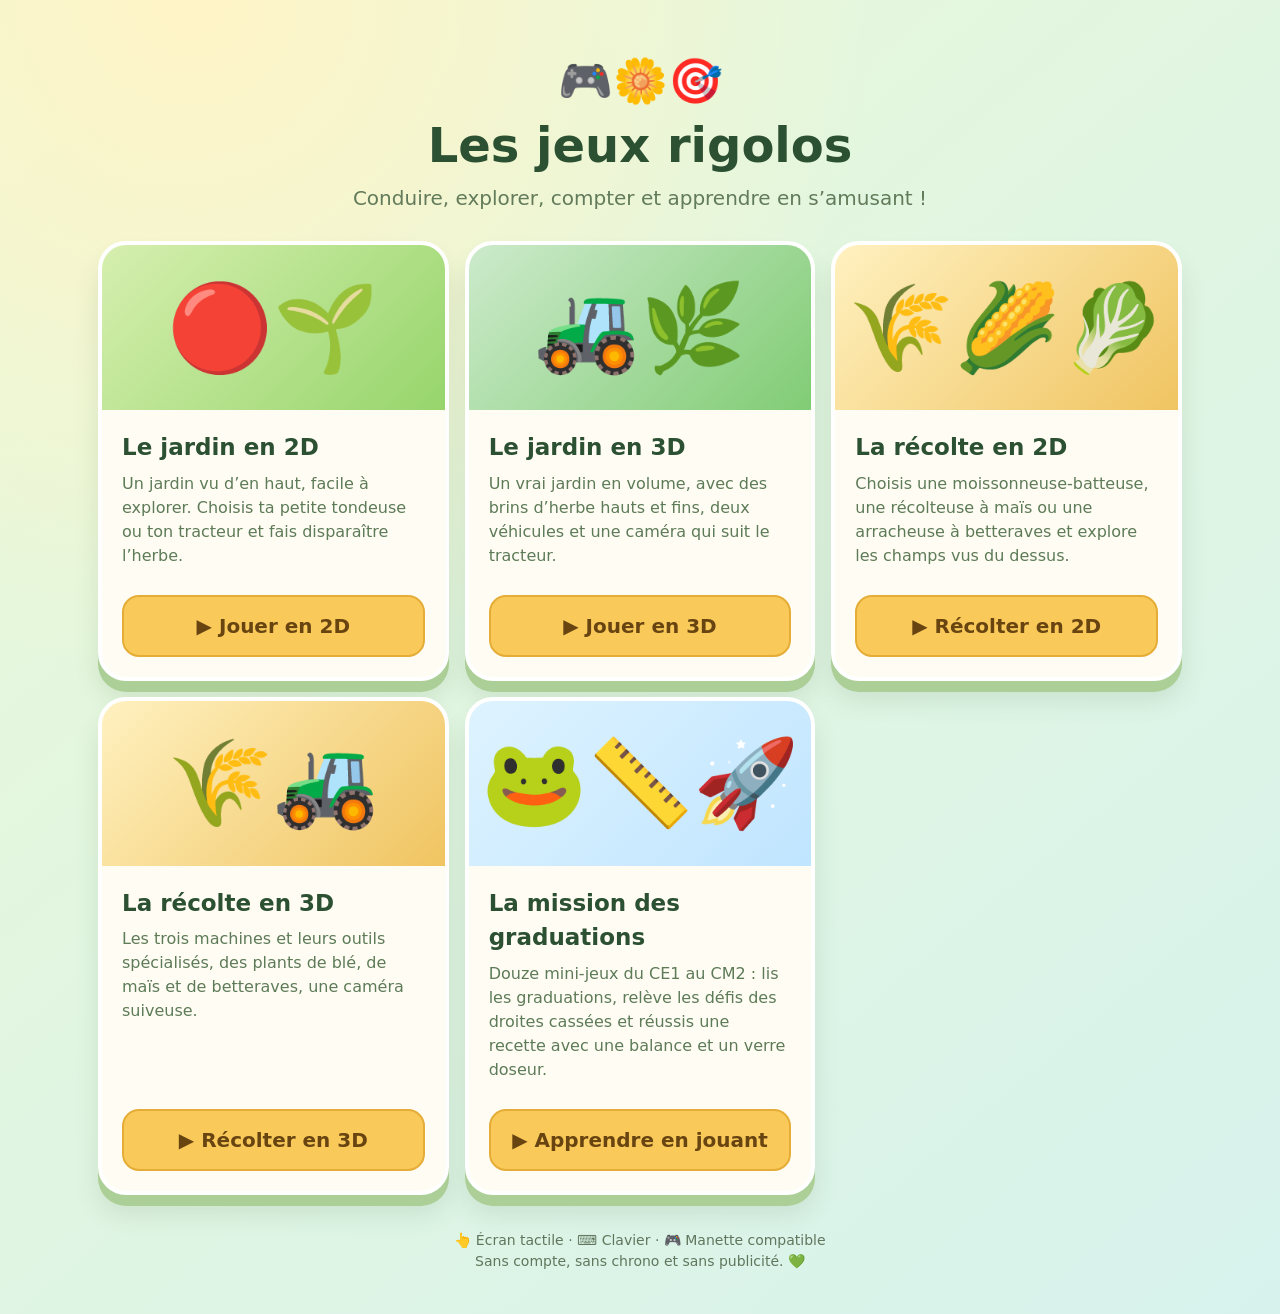
==== site/index.html @ 5f19db3c "Annoncer le nouveau jeu recette sur Les jeux rigolos" ====
<!doctype html>
<html lang="fr">
<head>
  <meta charset="utf-8">
  <meta name="viewport" content="width=device-width, initial-scale=1, viewport-fit=cover">
  <meta name="theme-color" content="#ecf8e3">
  <meta name="description" content="Des jeux rigolos gratuits pour les enfants : véhicules, récoltes et apprentissage de la droite graduée. Sans publicité ni inscription.">
  <title>Les jeux rigolos — Choisir un jeu</title>
  <style>
    *{box-sizing:border-box}
    :root{color-scheme:light}
    body{margin:0;min-height:100vh;background:radial-gradient(circle at 15% 0,#fff4c7,transparent 40%),linear-gradient(140deg,#eaf9d7,#d7f2ed);font:16px/1.5 system-ui,Arial,sans-serif;color:#2c5032}
    main{max-width:1120px;margin:0 auto;padding:clamp(18px,5vw,48px) 18px 42px}
    header{text-align:center;margin-bottom:28px}
    h1{font-size:clamp(28px,6vw,48px);line-height:1.15;margin:4px 0 10px}
    p{margin:0 0 12px}
    .intro{font-size:clamp(16px,2.4vw,20px);color:#627b5a}
    .grid{display:grid;grid-template-columns:repeat(3,minmax(0,1fr));gap:16px}
    .card{border:4px solid white;border-radius:28px;background:#fffcf4;overflow:hidden;box-shadow:0 11px 0 #accf97,0 19px 25px #486f3823;display:flex;flex-direction:column}
    .illustration{height:165px;display:grid;place-items:center;font-size:85px;background:linear-gradient(135deg,#d6efaf,#97d56c)}
    .illustration.tractor{background:linear-gradient(135deg,#cceacb,#81cc75)}
    .illustration.wheat{background:linear-gradient(135deg,#fff1c0,#f0c461)}
    .illustration.math{background:linear-gradient(135deg,#def3ff,#c0e5ff)}
    .card-content{padding:20px;display:flex;flex:1;flex-direction:column;gap:7px}
    .card h2{font-size:23px;margin:0}
    .card p{color:#5d7b57;flex:1}
    a.play{margin-top:8px;display:block;text-align:center;text-decoration:none;font-weight:900;font-size:20px;padding:14px 12px;border-radius:17px;background:#f9ca5a;color:#684411;border:2px solid #e5ad38}
    a.play:focus-visible{outline:4px solid #355c46;outline-offset:4px}
    footer{text-align:center;margin-top:35px;color:#61765d;font-size:14px}
    @media(max-width:860px){.grid{grid-template-columns:repeat(2,minmax(0,1fr))}}
    @media(max-width:600px){.grid{grid-template-columns:1fr;gap:22px}.illustration{height:130px;font-size:73px}}
  </style>
</head>
<body>
<main>
  <header><div style="font-size:44px">🎮🌼🎯</div><h1>Les jeux rigolos</h1><p class="intro">Conduire, explorer, compter et apprendre en s’amusant !</p></header>
  <div class="grid">
    <section class="card">
      <div class="illustration" aria-hidden="true">🔴🌱</div>
      <div class="card-content"><h2>Le jardin en 2D</h2><p>Un jardin vu d’en haut, facile à explorer. Choisis ta petite tondeuse ou ton tracteur et fais disparaître l’herbe.</p><a class="play" href="./2d/">▶ Jouer en 2D</a></div>
    </section>
    <section class="card">
      <div class="illustration tractor" aria-hidden="true">🚜🌿</div>
      <div class="card-content"><h2>Le jardin en 3D</h2><p>Un vrai jardin en volume, avec des brins d’herbe hauts et fins, deux véhicules et une caméra qui suit le tracteur.</p><a class="play" href="./3d/">▶ Jouer en 3D</a></div>
    </section>
    <section class="card">
      <div class="illustration wheat" aria-hidden="true">🌾🌽🥬</div>
      <div class="card-content"><h2>La récolte en 2D</h2><p>Choisis une moissonneuse-batteuse, une récolteuse à maïs ou une arracheuse à betteraves et explore les champs vus du dessus.</p><a class="play" href="./moisson-2d/">▶ Récolter en 2D</a></div>
    </section>
    <section class="card">
      <div class="illustration wheat" aria-hidden="true">🌾🚜</div>
      <div class="card-content"><h2>La récolte en 3D</h2><p>Les trois machines et leurs outils spécialisés, des plants de blé, de maïs et de betteraves, une caméra suiveuse.</p><a class="play" href="./moisson/">▶ Récolter en 3D</a></div>
    </section>
    <section class="card">
      <div class="illustration math" aria-hidden="true">🐸📏🚀</div>
      <div class="card-content"><h2>La mission des graduations</h2><p>Douze mini-jeux du CE1 au CM2 : lis les graduations, relève les défis des droites cassées et réussis une recette avec une balance et un verre doseur.</p><a class="play" href="./droite-graduee/">▶ Apprendre en jouant</a></div>
    </section>
  </div>
  <footer>👆 Écran tactile · ⌨️ Clavier · 🎮 Manette compatible<br>Sans compte, sans chrono et sans publicité. 💚</footer>
</main>
</body>
</html>
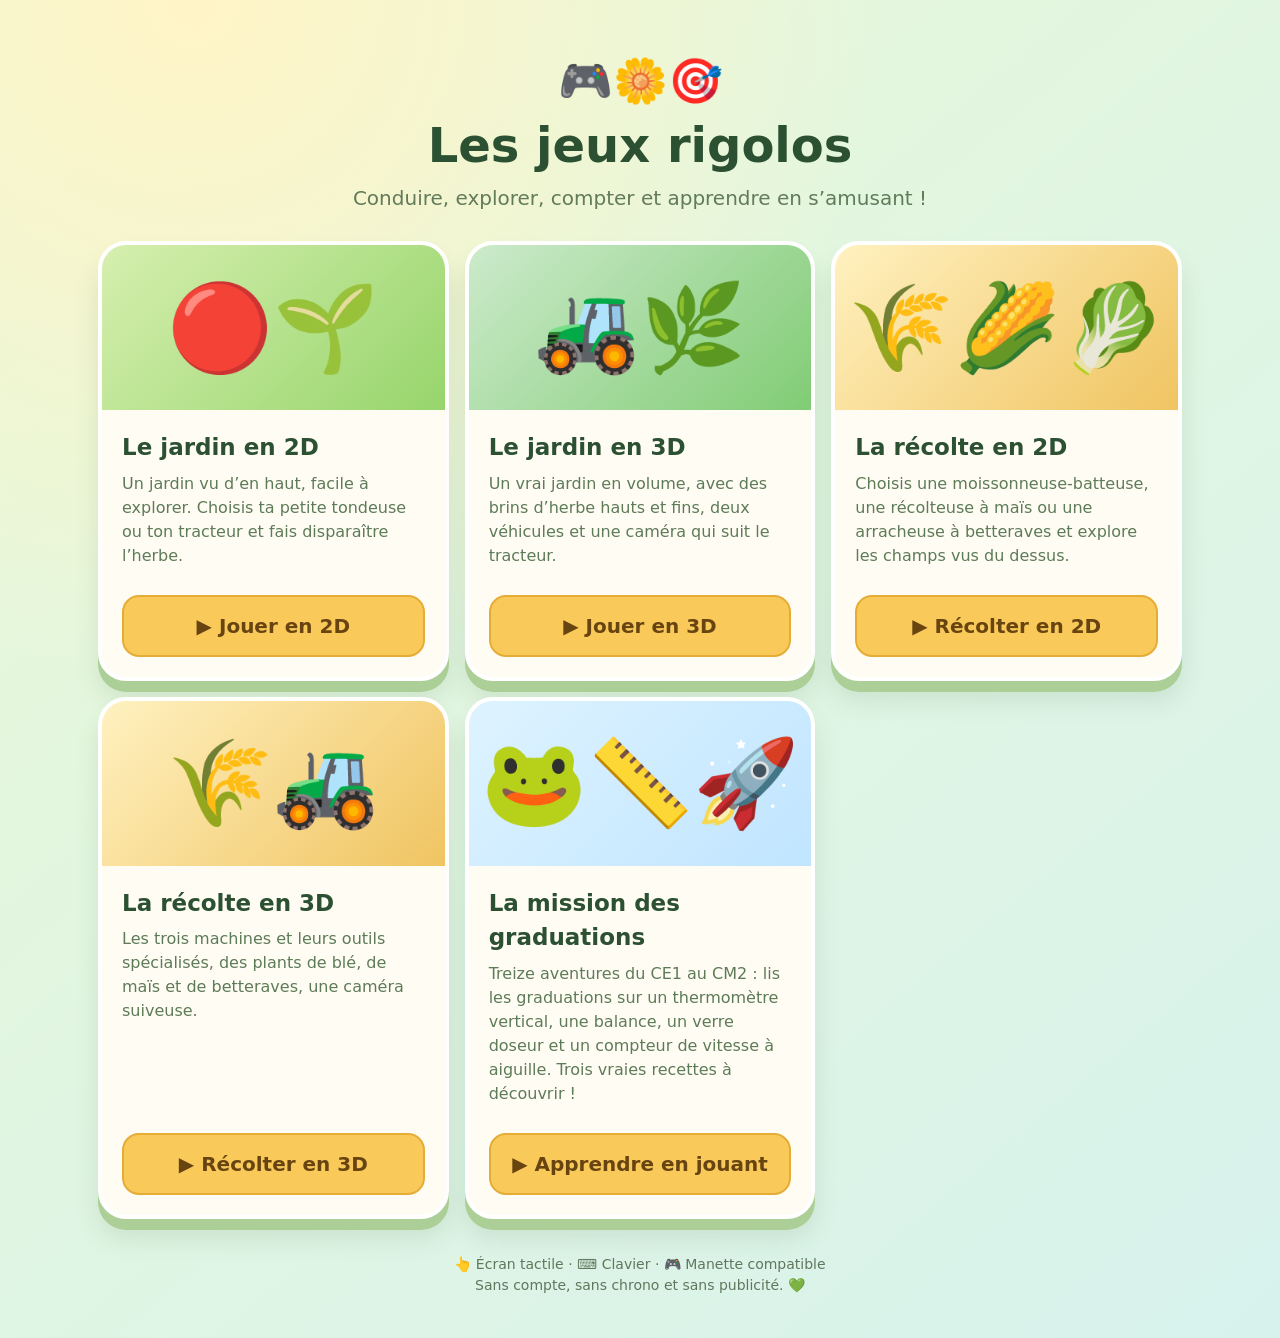
==== commit 0897ea1d: "Présenter les vraies recettes et le compteur de vitesse à l'accueil" ====
--- a/site/index.html
+++ b/site/index.html
@@ -53,7 +53,7 @@
     </section>
     <section class="card">
       <div class="illustration math" aria-hidden="true">🐸📏🚀</div>
-      <div class="card-content"><h2>La mission des graduations</h2><p>Douze mini-jeux du CE1 au CM2 : lis les graduations, relève les défis des droites cassées et réussis une recette avec une balance et un verre doseur.</p><a class="play" href="./droite-graduee/">▶ Apprendre en jouant</a></div>
+      <div class="card-content"><h2>La mission des graduations</h2><p>Treize aventures du CE1 au CM2 : lis les graduations sur un thermomètre vertical, une balance, un verre doseur et un compteur de vitesse à aiguille. Trois vraies recettes à découvrir !</p><a class="play" href="./droite-graduee/">▶ Apprendre en jouant</a></div>
     </section>
   </div>
   <footer>👆 Écran tactile · ⌨️ Clavier · 🎮 Manette compatible<br>Sans compte, sans chrono et sans publicité. 💚</footer>
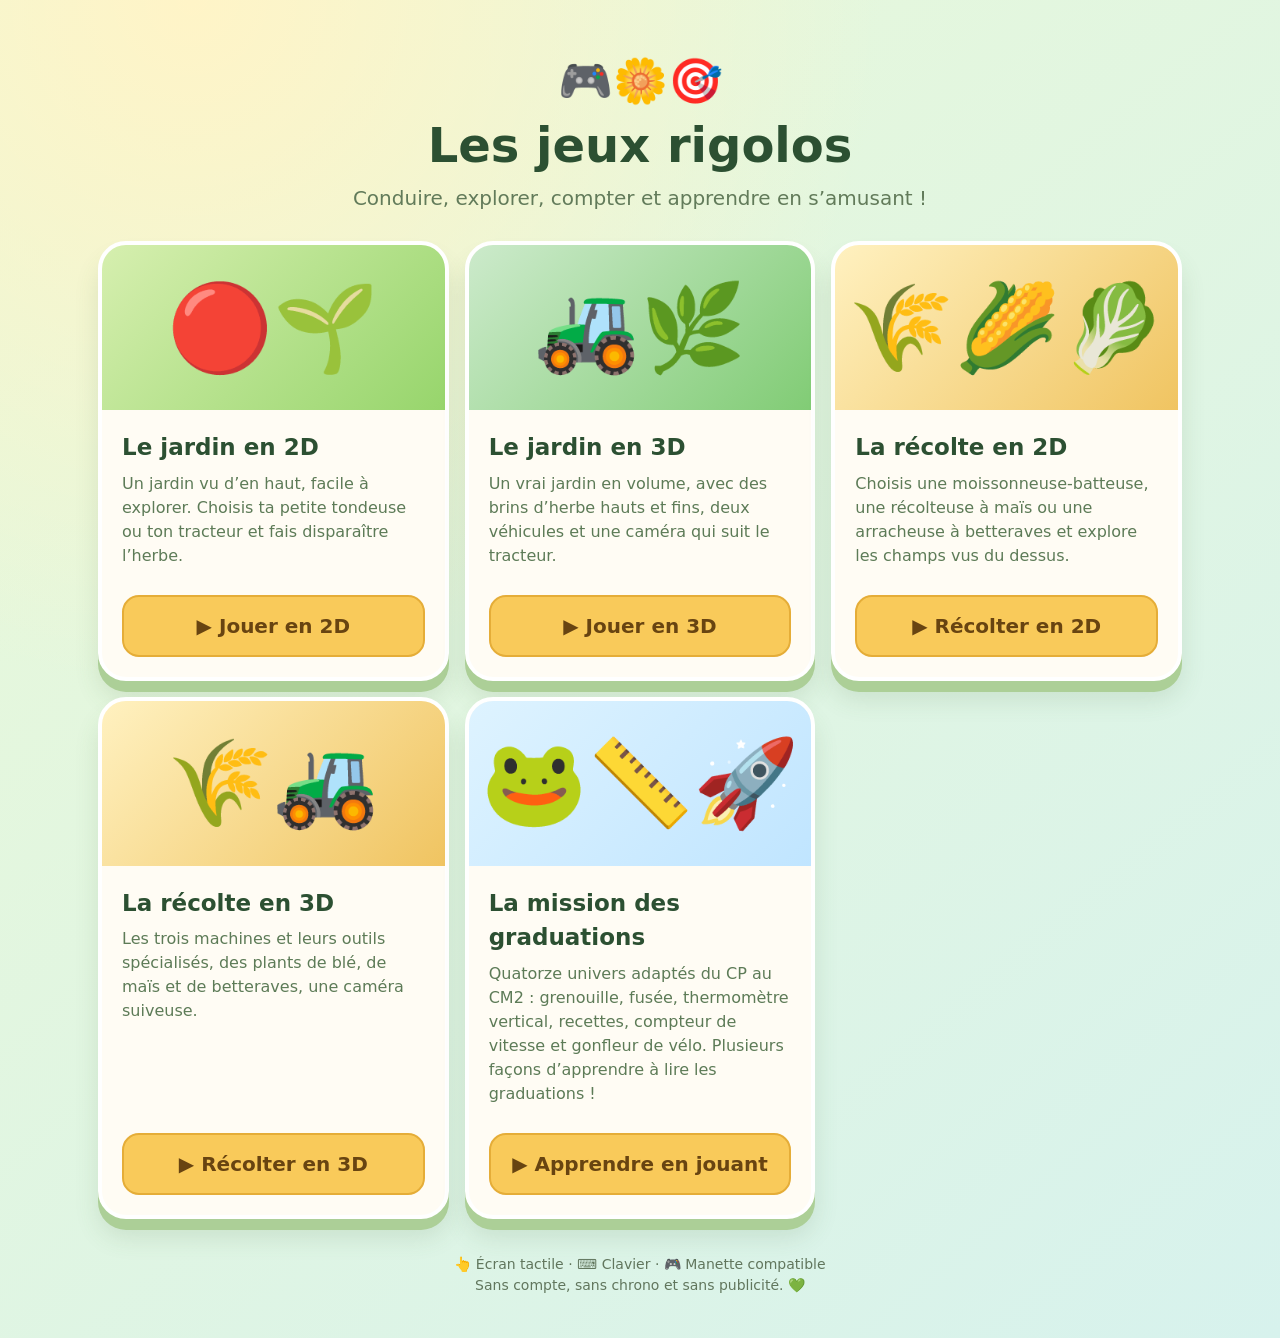
==== commit 7b4830a4: "Présenter les 14 univers CP-CM2 dans les Jeux rigolos" ====
--- a/site/index.html
+++ b/site/index.html
@@ -53,7 +53,7 @@
     </section>
     <section class="card">
       <div class="illustration math" aria-hidden="true">🐸📏🚀</div>
-      <div class="card-content"><h2>La mission des graduations</h2><p>Treize aventures du CE1 au CM2 : lis les graduations sur un thermomètre vertical, une balance, un verre doseur et un compteur de vitesse à aiguille. Trois vraies recettes à découvrir !</p><a class="play" href="./droite-graduee/">▶ Apprendre en jouant</a></div>
+      <div class="card-content"><h2>La mission des graduations</h2><p>Quatorze univers adaptés du CP au CM2 : grenouille, fusée, thermomètre vertical, recettes, compteur de vitesse et gonfleur de vélo. Plusieurs façons d’apprendre à lire les graduations !</p><a class="play" href="./droite-graduee/">▶ Apprendre en jouant</a></div>
     </section>
   </div>
   <footer>👆 Écran tactile · ⌨️ Clavier · 🎮 Manette compatible<br>Sans compte, sans chrono et sans publicité. 💚</footer>
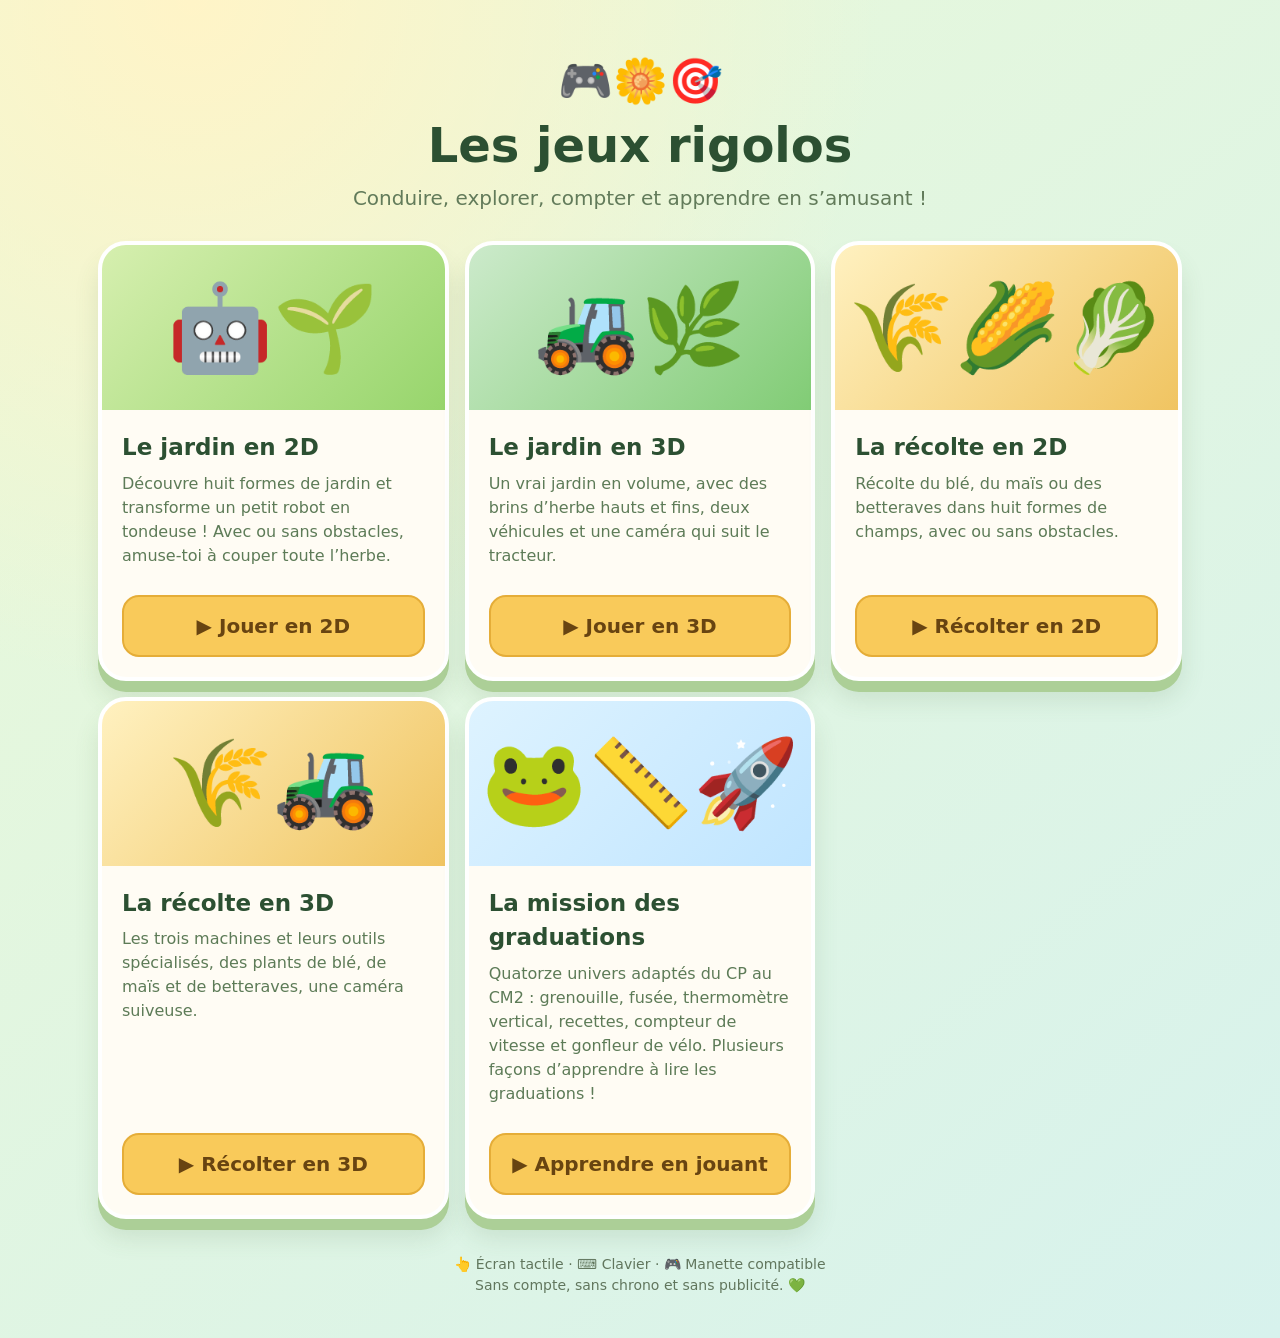
==== commit d701b6bc: "Présenter les nouveaux terrains 2D et le robot transformeur" ====
--- a/site/index.html
+++ b/site/index.html
@@ -36,8 +36,8 @@
   <header><div style="font-size:44px">🎮🌼🎯</div><h1>Les jeux rigolos</h1><p class="intro">Conduire, explorer, compter et apprendre en s’amusant !</p></header>
   <div class="grid">
     <section class="card">
-      <div class="illustration" aria-hidden="true">🔴🌱</div>
-      <div class="card-content"><h2>Le jardin en 2D</h2><p>Un jardin vu d’en haut, facile à explorer. Choisis ta petite tondeuse ou ton tracteur et fais disparaître l’herbe.</p><a class="play" href="./2d/">▶ Jouer en 2D</a></div>
+      <div class="illustration" aria-hidden="true">🤖🌱</div>
+      <div class="card-content"><h2>Le jardin en 2D</h2><p>Découvre huit formes de jardin et transforme un petit robot en tondeuse ! Avec ou sans obstacles, amuse-toi à couper toute l’herbe.</p><a class="play" href="./2d/">▶ Jouer en 2D</a></div>
     </section>
     <section class="card">
       <div class="illustration tractor" aria-hidden="true">🚜🌿</div>
@@ -45,7 +45,7 @@
     </section>
     <section class="card">
       <div class="illustration wheat" aria-hidden="true">🌾🌽🥬</div>
-      <div class="card-content"><h2>La récolte en 2D</h2><p>Choisis une moissonneuse-batteuse, une récolteuse à maïs ou une arracheuse à betteraves et explore les champs vus du dessus.</p><a class="play" href="./moisson-2d/">▶ Récolter en 2D</a></div>
+      <div class="card-content"><h2>La récolte en 2D</h2><p>Récolte du blé, du maïs ou des betteraves dans huit formes de champs, avec ou sans obstacles.</p><a class="play" href="./moisson-2d/">▶ Récolter en 2D</a></div>
     </section>
     <section class="card">
       <div class="illustration wheat" aria-hidden="true">🌾🚜</div>
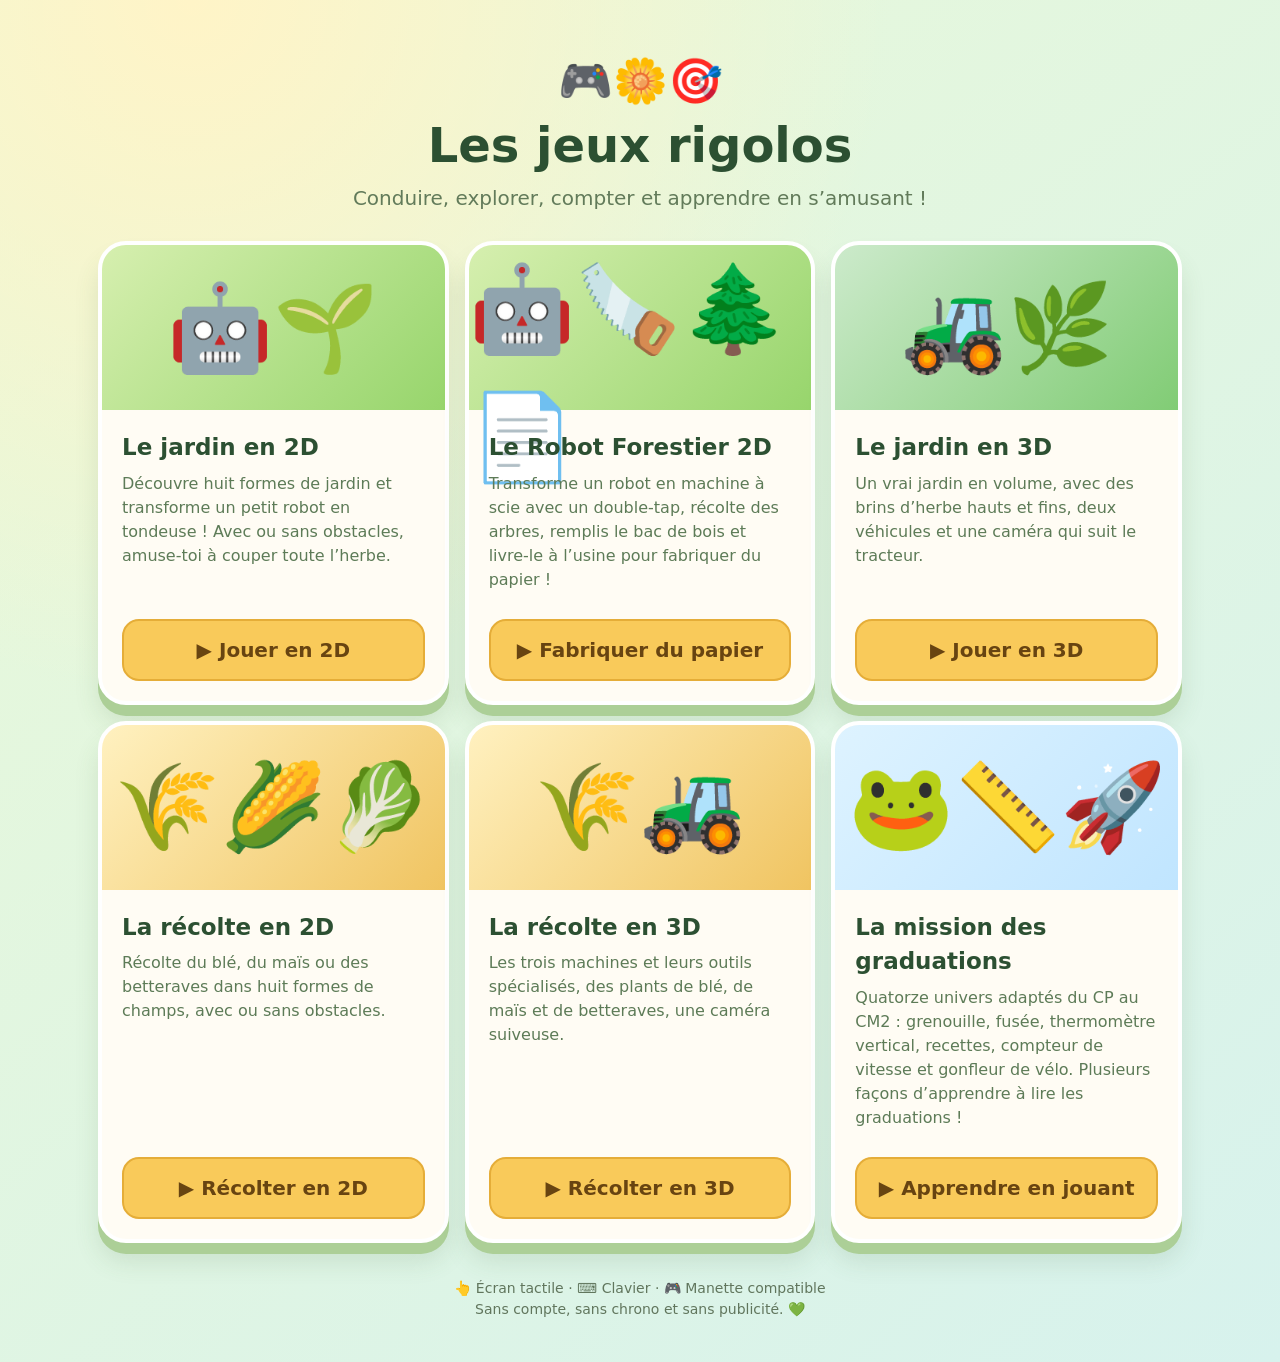
==== commit 3c1e6526: "Ajouter le Robot Forestier 2D au catalogue des jeux" ====
--- a/site/index.html
+++ b/site/index.html
@@ -40,6 +40,10 @@
       <div class="card-content"><h2>Le jardin en 2D</h2><p>Découvre huit formes de jardin et transforme un petit robot en tondeuse ! Avec ou sans obstacles, amuse-toi à couper toute l’herbe.</p><a class="play" href="./2d/">▶ Jouer en 2D</a></div>
     </section>
     <section class="card">
+      <div class="illustration" aria-hidden="true">🤖🪚🌲📄</div>
+      <div class="card-content"><h2>Le Robot Forestier 2D</h2><p>Transforme un robot en machine à scie avec un double-tap, récolte des arbres, remplis le bac de bois et livre-le à l’usine pour fabriquer du papier !</p><a class="play" href="./foret-2d/">▶ Fabriquer du papier</a></div>
+    </section>
+    <section class="card">
       <div class="illustration tractor" aria-hidden="true">🚜🌿</div>
       <div class="card-content"><h2>Le jardin en 3D</h2><p>Un vrai jardin en volume, avec des brins d’herbe hauts et fins, deux véhicules et une caméra qui suit le tracteur.</p><a class="play" href="./3d/">▶ Jouer en 3D</a></div>
     </section>
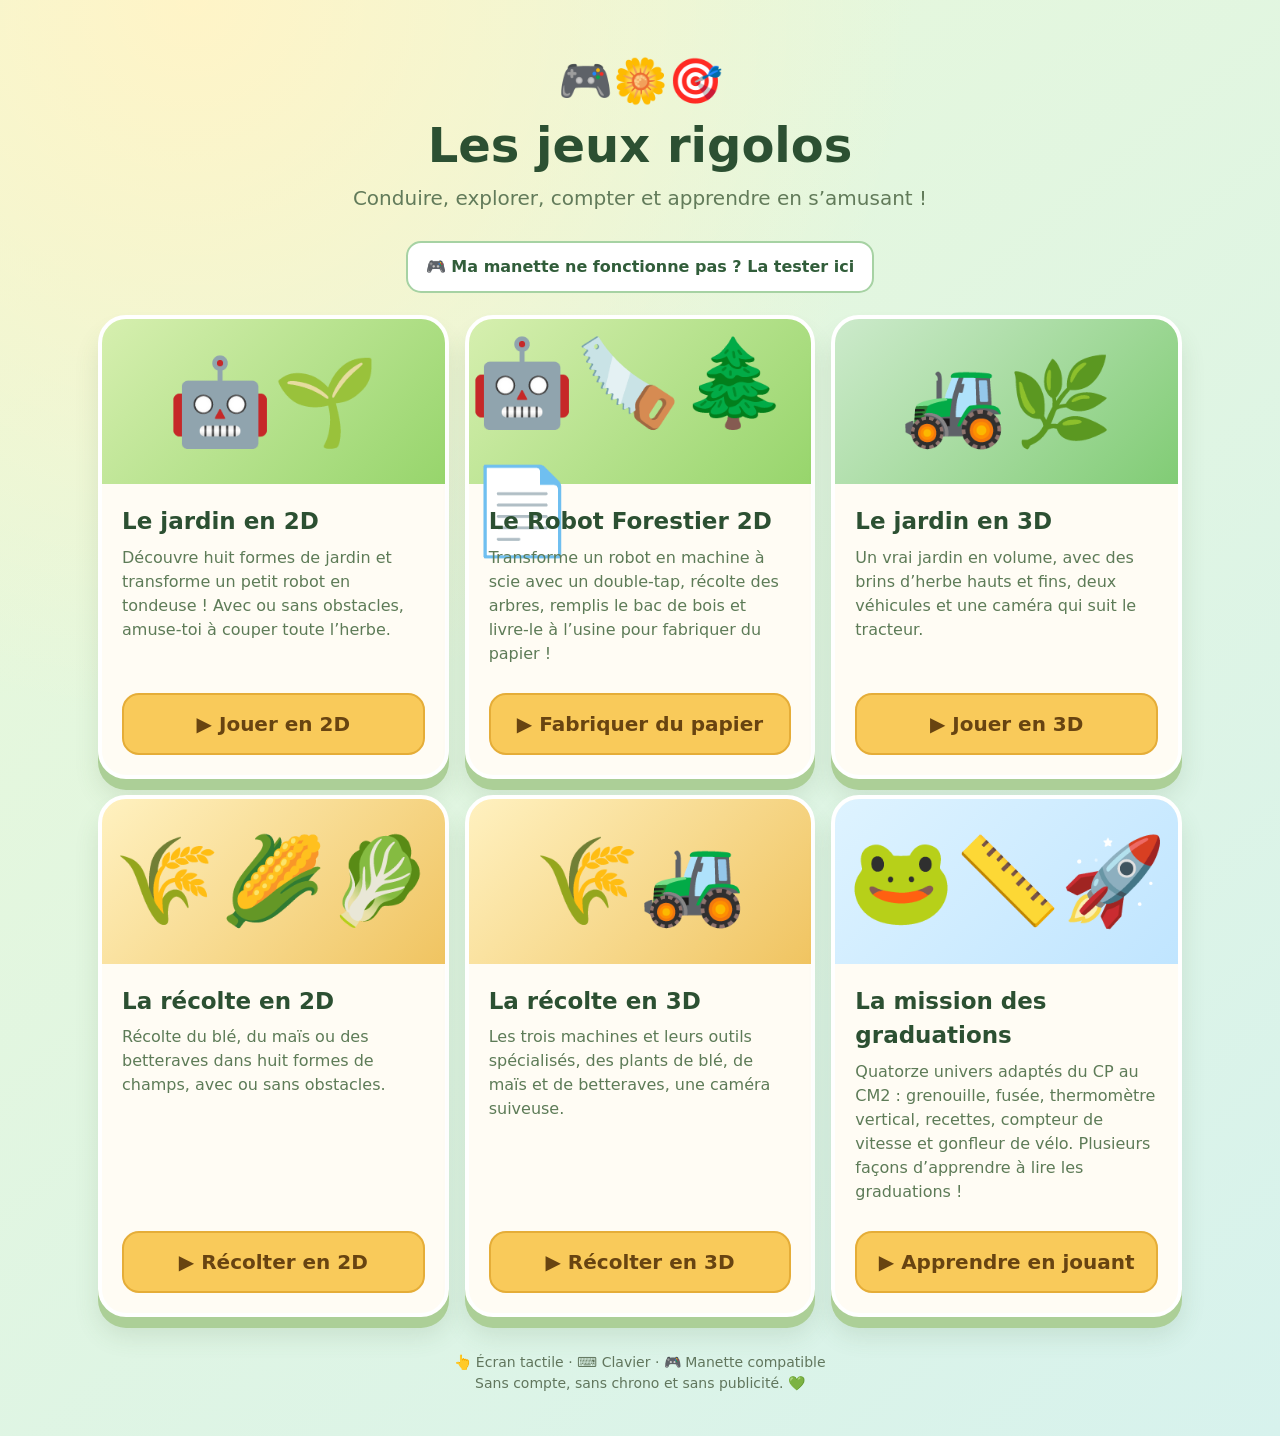
==== commit 15fec0e6: "Ajouter le test manette Mac à l'accueil des Jeux rigolos" ====
--- a/site/index.html
+++ b/site/index.html
@@ -34,6 +34,7 @@
 <body>
 <main>
   <header><div style="font-size:44px">🎮🌼🎯</div><h1>Les jeux rigolos</h1><p class="intro">Conduire, explorer, compter et apprendre en s’amusant !</p></header>
+  <p style="text-align:center;margin:0 0 22px"><a href="./manette/" style="display:inline-block;color:#315d3a;background:white;border:2px solid #a6d2a3;border-radius:15px;padding:12px 18px;text-decoration:none;font-weight:900">🎮 Ma manette ne fonctionne pas ? La tester ici</a></p>
   <div class="grid">
     <section class="card">
       <div class="illustration" aria-hidden="true">🤖🌱</div>
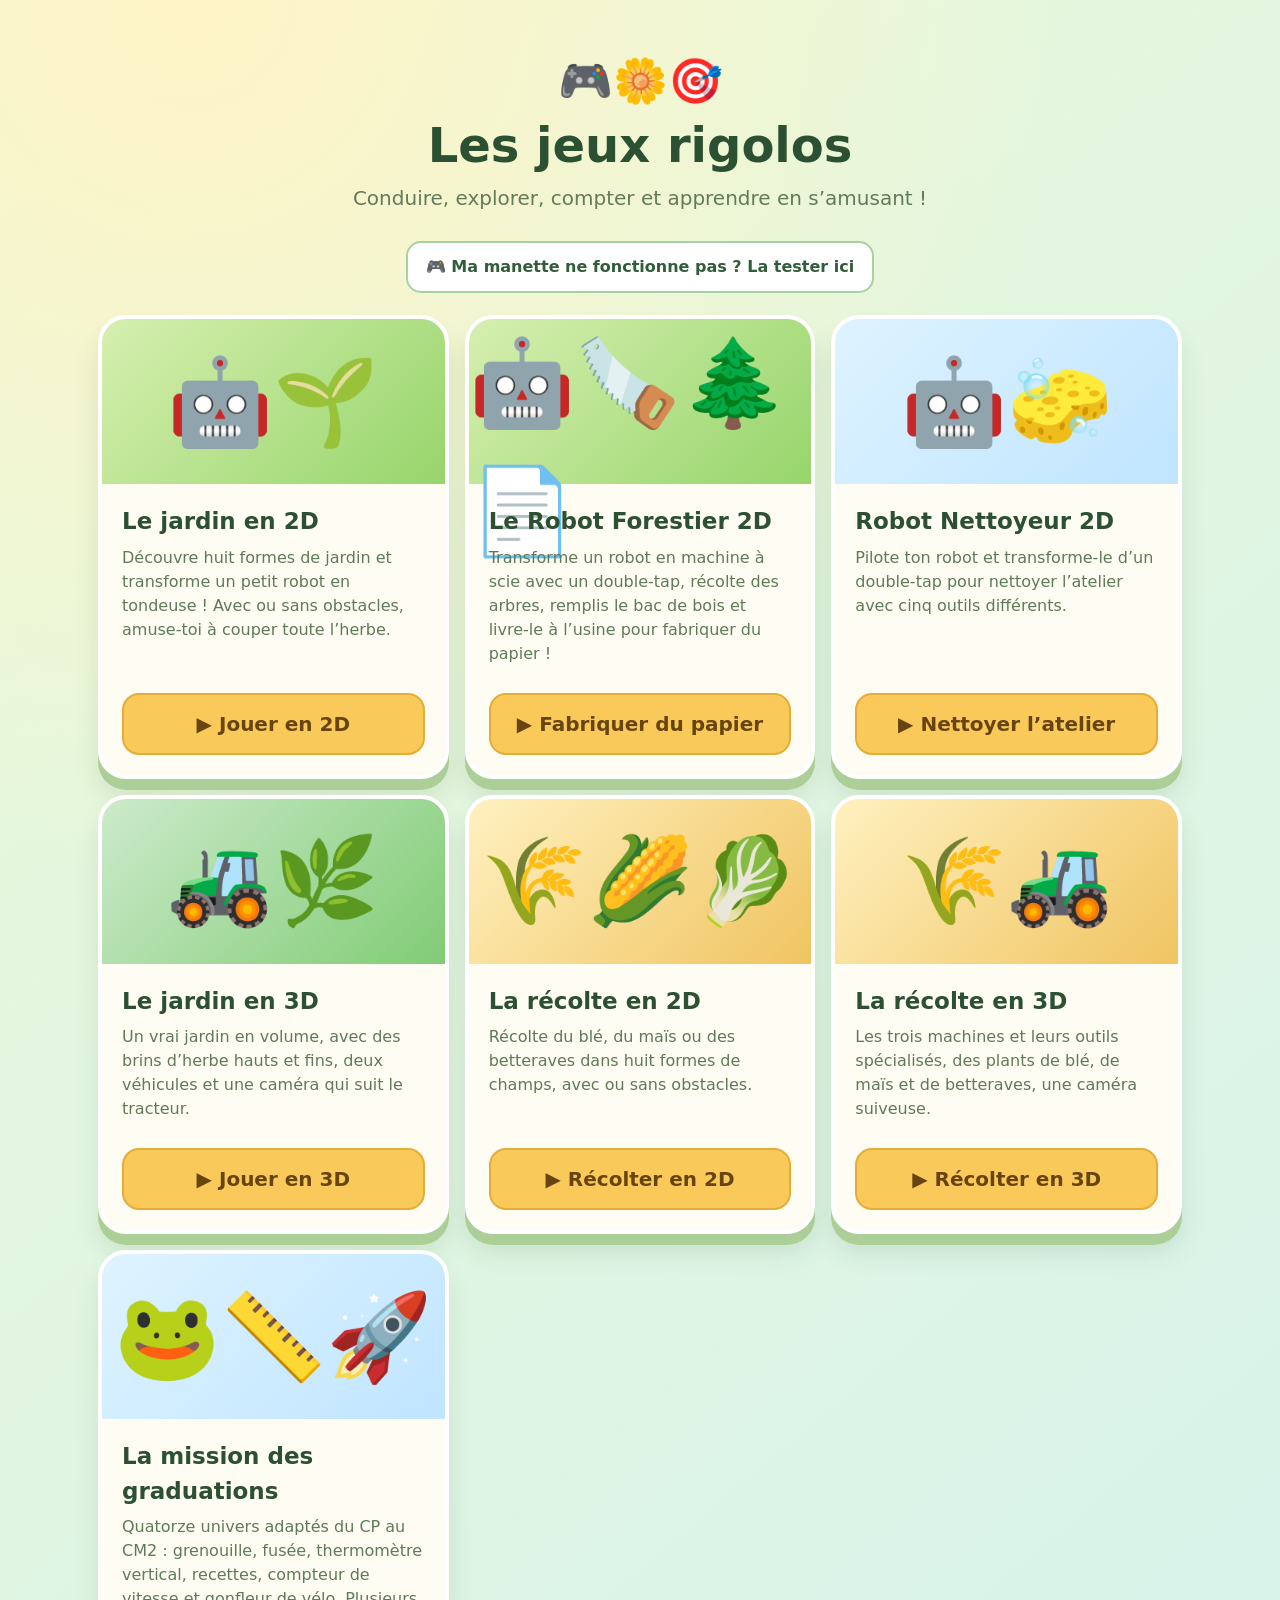
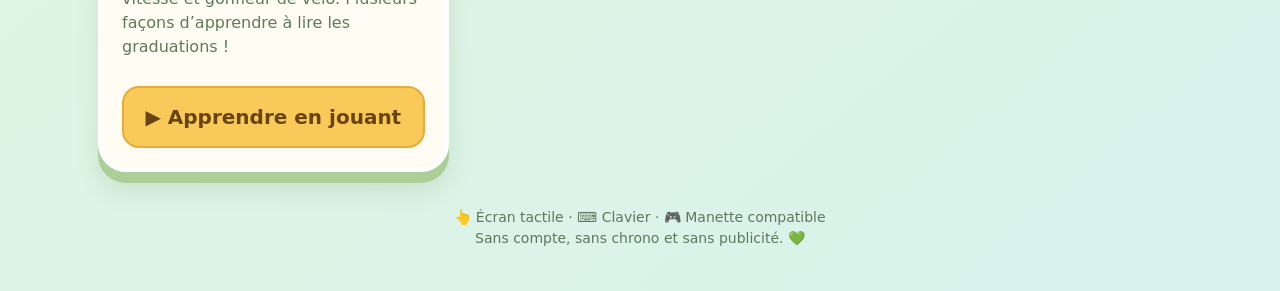
==== commit bca66da2: "Ajouter le mini-jeu Robot Nettoyeur 2D" ====
--- a/site/index.html
+++ b/site/index.html
@@ -45,6 +45,10 @@
       <div class="card-content"><h2>Le Robot Forestier 2D</h2><p>Transforme un robot en machine à scie avec un double-tap, récolte des arbres, remplis le bac de bois et livre-le à l’usine pour fabriquer du papier !</p><a class="play" href="./foret-2d/">▶ Fabriquer du papier</a></div>
     </section>
     <section class="card">
+      <div class="illustration math" aria-hidden="true">🤖🧽</div>
+      <div class="card-content"><h2>Robot Nettoyeur 2D</h2><p>Pilote ton robot et transforme-le d’un double-tap pour nettoyer l’atelier avec cinq outils différents.</p><a class="play" href="./nettoyage-2d/">▶ Nettoyer l’atelier</a></div>
+    </section>
+    <section class="card">
       <div class="illustration tractor" aria-hidden="true">🚜🌿</div>
       <div class="card-content"><h2>Le jardin en 3D</h2><p>Un vrai jardin en volume, avec des brins d’herbe hauts et fins, deux véhicules et une caméra qui suit le tracteur.</p><a class="play" href="./3d/">▶ Jouer en 3D</a></div>
     </section>
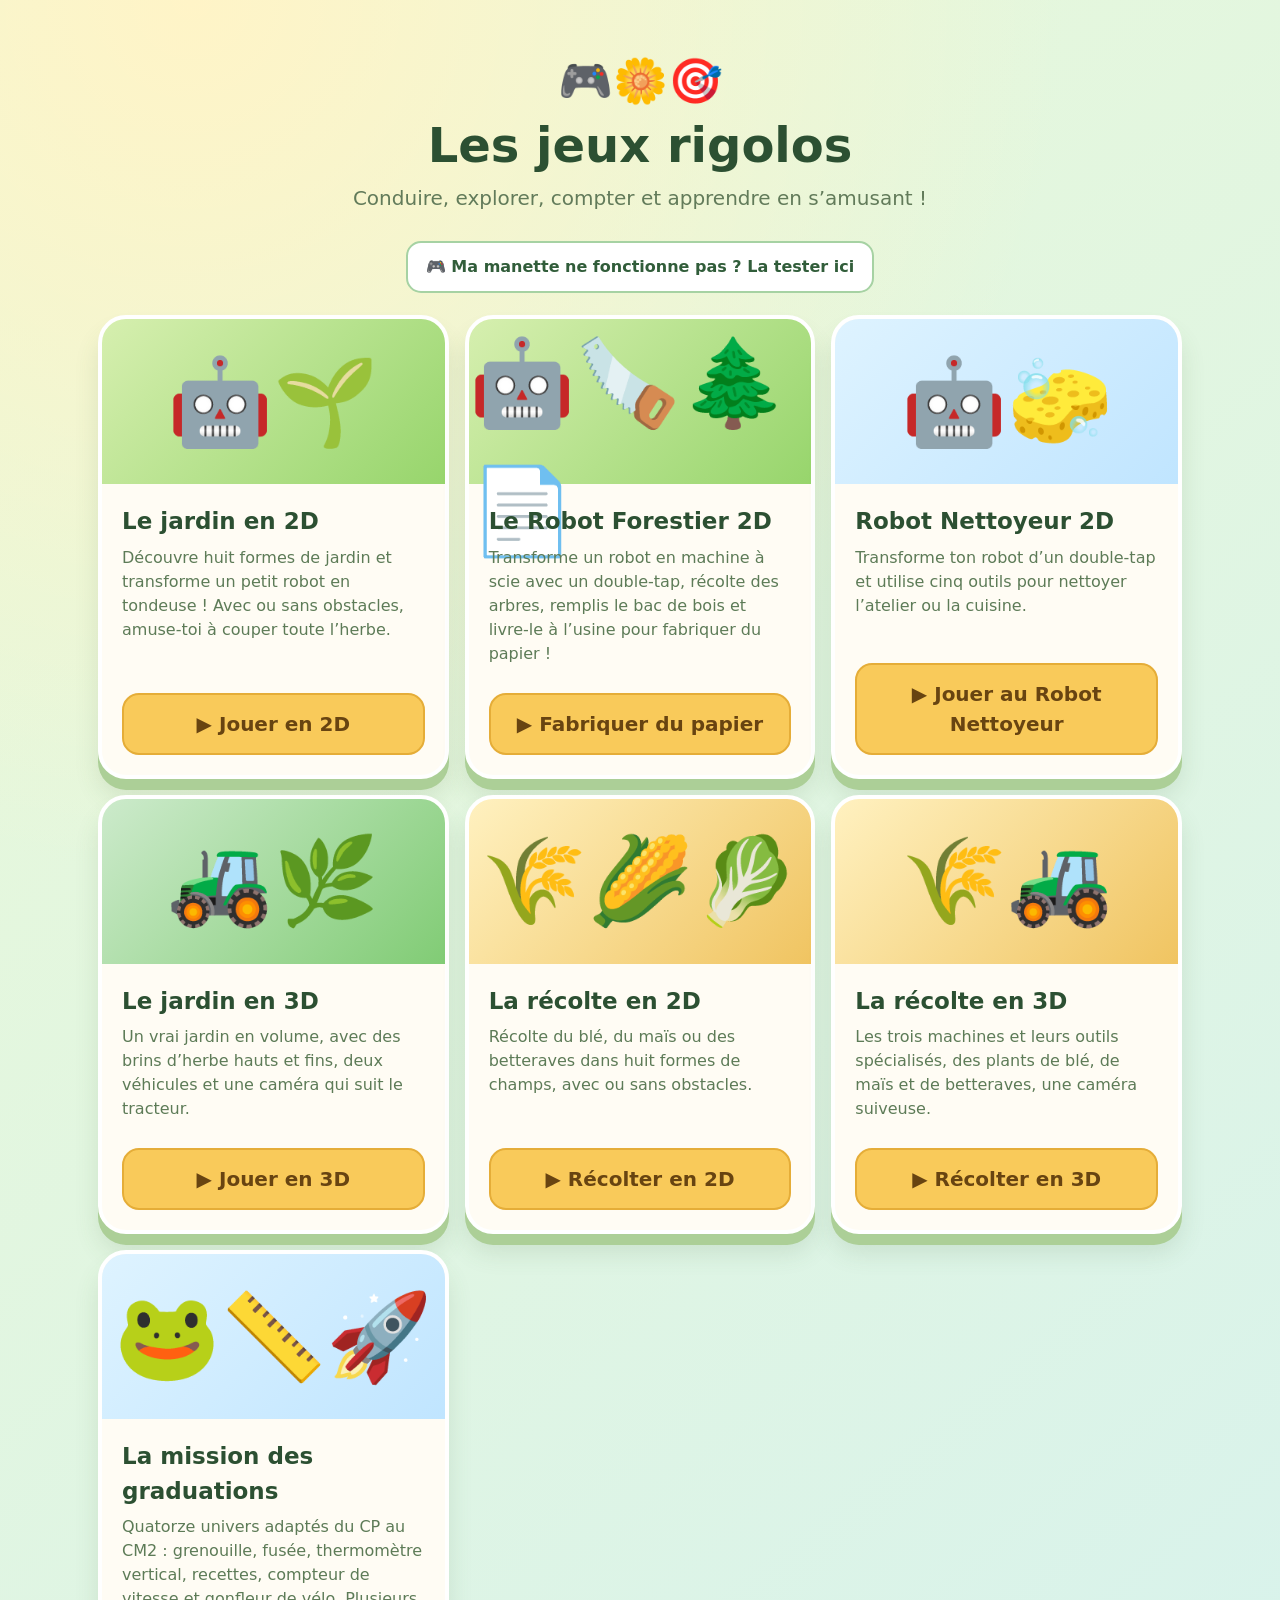
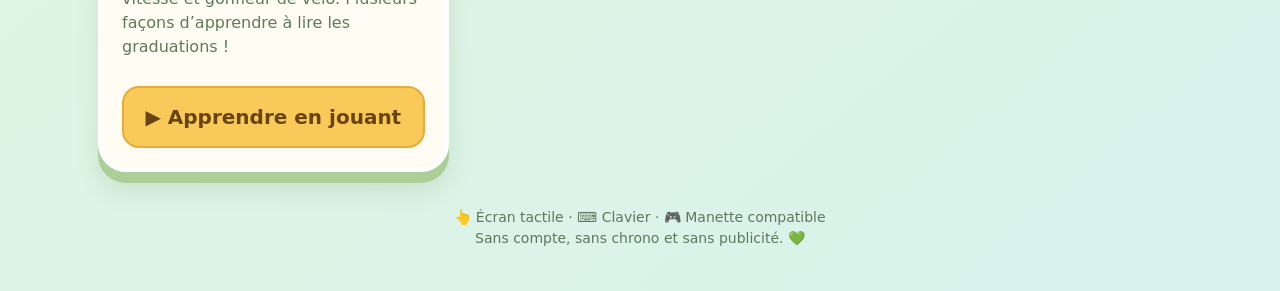
==== commit 1b49d56f: "Ajouter la carte Cuisine au Robot Nettoyeur" ====
--- a/site/index.html
+++ b/site/index.html
@@ -46,7 +46,7 @@
     </section>
     <section class="card">
       <div class="illustration math" aria-hidden="true">🤖🧽</div>
-      <div class="card-content"><h2>Robot Nettoyeur 2D</h2><p>Pilote ton robot et transforme-le d’un double-tap pour nettoyer l’atelier avec cinq outils différents.</p><a class="play" href="./nettoyage-2d/">▶ Nettoyer l’atelier</a></div>
+      <div class="card-content"><h2>Robot Nettoyeur 2D</h2><p>Transforme ton robot d’un double-tap et utilise cinq outils pour nettoyer l’atelier ou la cuisine.</p><a class="play" href="./nettoyage-2d/">▶ Jouer au Robot Nettoyeur</a></div>
     </section>
     <section class="card">
       <div class="illustration tractor" aria-hidden="true">🚜🌿</div>
